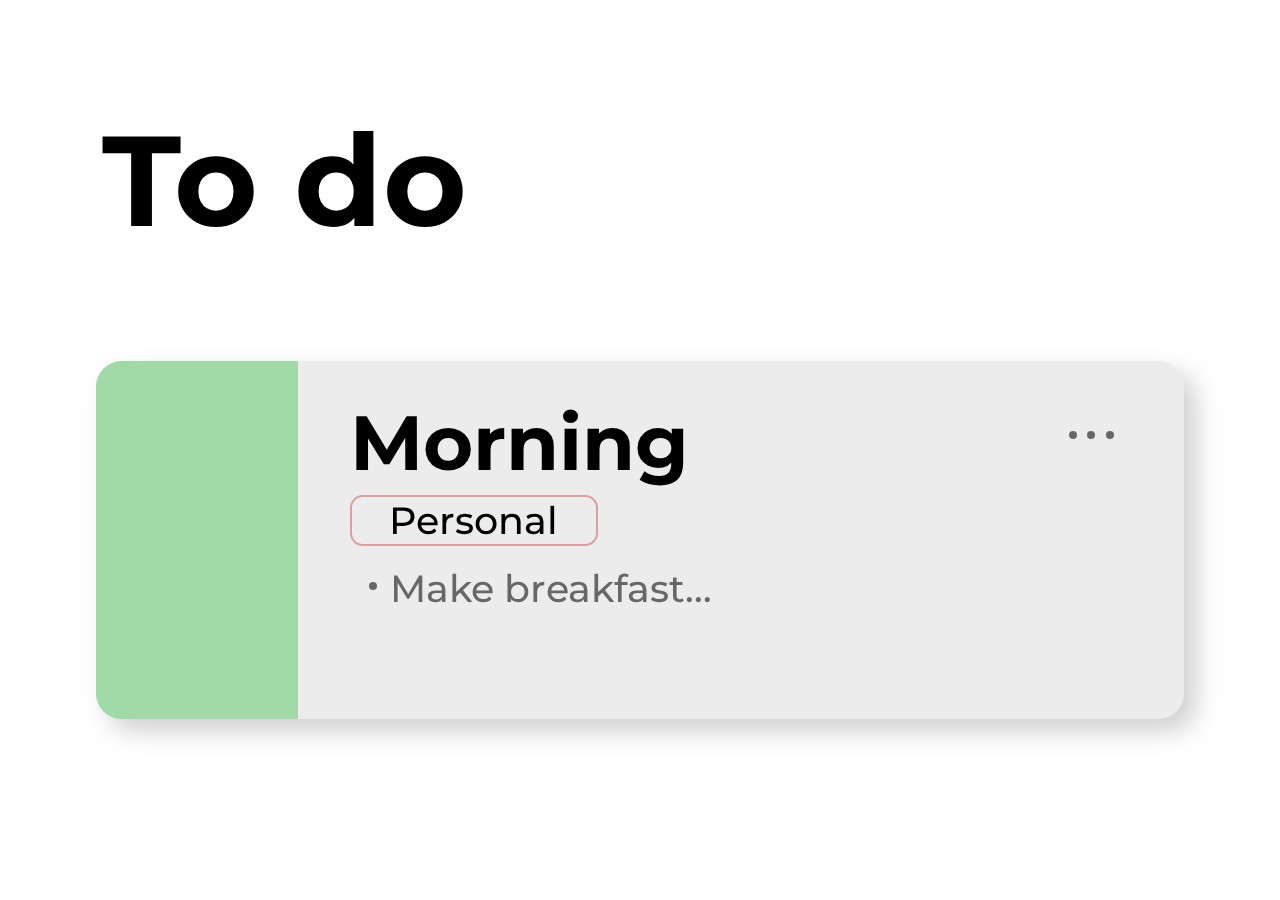
==== card.html @ 2a3a3e99 "first commit" ====
<!DOCTYPE html>
<html lang="en">
  <head>
    <meta charset="UTF-8" />
    <meta name="viewport" content="width=device-width, initial-scale=1.0" />
    <title>To Do</title>
    <link rel="preconnect" href="https://fonts.googleapis.com" />
    <link rel="preconnect" href="https://fonts.gstatic.com" crossorigin />
    <link
      href="https://fonts.googleapis.com/css2?family=Montserrat:ital,wght@0,100..900;1,100..900&display=swap"
      rel="stylesheet"
    />
    <link rel="stylesheet" href="ASSETS/CSS/card.css" />
    <script src="ASSETS/JS/app.js" defer></script>
  </head>
  <body>
    <header>
      <h1>To do</h1>
    </header>

    <section>
      <figure>
        <span id="label"></span>
        <figcaption>
          <div>
            <hgroup>
              <h1>Morning</h1>
              <h3>Personal</h3>
            </hgroup>
            <hgroup id="bullet-group">
              <span id="bullet"></span>
              <h4>Make breakfast...</h4>
            </hgroup>
          </div>
          <div id="options">
            <span></span>
            <span></span>
            <span></span>
          </div>
        </figcaption>
      </figure>
      <section>
        <div></div>
      </section>
    </section>
  </body>
</html>
---- ASSETS/CSS/card.css ----
* {
    margin: 0;
    padding: 0;
    box-sizing: border-box;
    font-family: 'Montserrat', sans-serif;
}

/*#region Root*/

:root{
    /* SITE COLORS */

    --primary-color: #FFFFFF;
    --secondary-color: #ECECEC;
    --text-color: #000000;
    --color-grey: #707070;
    --accent-color: #A0B0DA;
    --accent-grad: #C1F0FF;
    --call-to-action: #A0DAA6;

    /* LABEL COLORS */

    --color-green: #A0DAA6;
    --color-violet: #A1A0DA;
    --color-pink: #DAA0D1;
    --color-orange: #DAA0A0;
    --color-blue: #A0D3DA;
    --color-yellow: #DACDA0;
}
/*#endregion Root*/



/* #region Header */

header h1{
    margin-top: 8vw;
    margin-left: 8vw;
    font-size: 10vw;    
    font-weight: 700;
}

/*#endregion Header */

section{
    display: flex;
    justify-content: center;
    margin-top: 8vw;
}

/*#region Card*/
figure{
    display: flex;
    width: 85%;
    filter: drop-shadow(1vw 1vw 1vw #00000030);
}

#label{
    background-color:#A0DAA6;
    height: 28vw;
    width: 16vw;
    border-top-left-radius: 2vw;
    border-bottom-left-radius: 2vw;
}

figcaption{
    background-color: var(--secondary-color);
    display: flex;
    flex-direction: row;
    justify-content: center;
    width: 70vw;
    border-top-right-radius: 2vw;
    border-bottom-right-radius: 2vw;
}

figcaption div{
    height: 80%;
    width: 80%;
    margin-left: 4vw;
    display: flex;
    flex-direction: column;
    justify-content: center;

}

hgroup{


}

hgroup h1{
font-size: 6vw;
font-weight: 700;
}

hgroup h3{
    display: flex;
    justify-content: center;
    align-items: center;
    border-style: solid;
    border-width: 2px;
    border-color: var(--color-orange);
    border-radius: 1vw;
    font-size: 3vw;
    font-weight: 500;
    width: 65%;
    margin-top: 0.5vw;
}

#bullet-group{
    display: flex;
    flex-direction: row;
    align-items: center;
    justify-content: center;

}

#bullet{
    display: flex;
    width: 8px;
    height: 8px;
    border-radius: 100vw;
    margin-top: 1vw;
    margin-right: 1vw;
    background-color: #00000090;
}

figcaption div hgroup h4{
    margin-top: 1.5vw;
    font-size: 3vw;
    font-weight: 500;
    color: #00000090;
}

#options{
    margin: 0;
    margin-top: 5.5vw;
    margin-right: 5.5vw;
    display: flex;
    flex-direction: row;
    justify-content: end;
    gap: 0.8vw;
}

#options span{
    background-color: #00000090;
    width: 8px;
    height: 8px;
    border-radius: 20vw;
}

/*#endregion Card*/
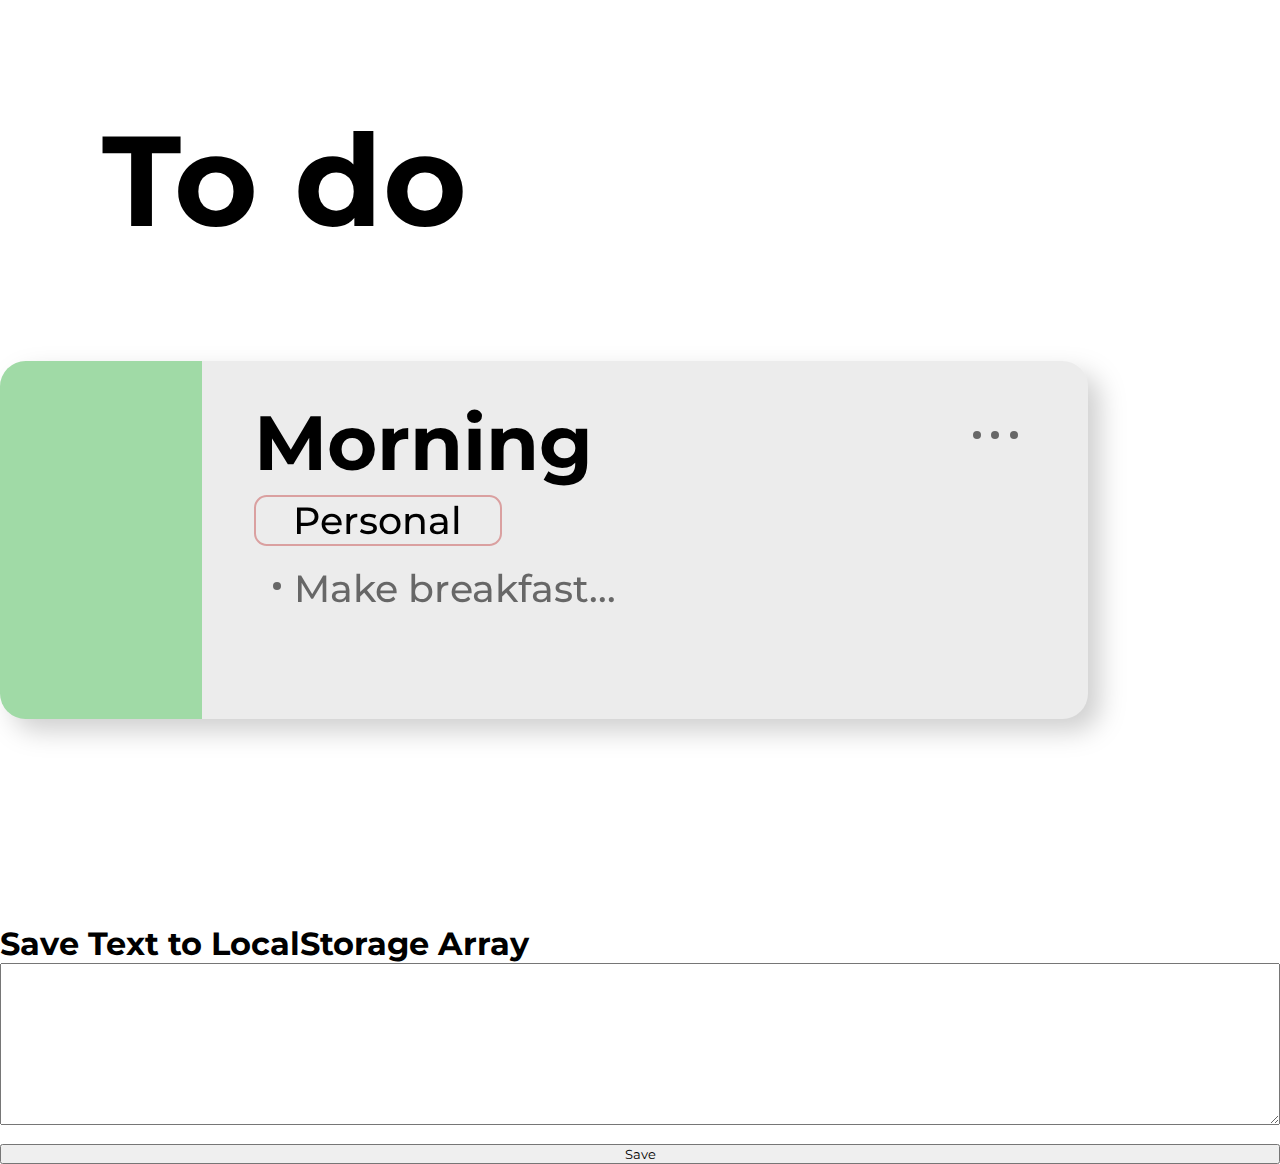
==== commit 2dc82052: "Big Test" ====
--- a/card.html
+++ b/card.html
@@ -18,7 +18,7 @@
       <h1>To do</h1>
     </header>
 
-    <section>
+    <section id="list-section">
       <figure>
         <span id="label"></span>
         <figcaption>
@@ -39,9 +39,15 @@
           </div>
         </figcaption>
       </figure>
+    <section>
       <section>
-        <div></div>
+        <h1>Save Text to LocalStorage Array</h1>
+  
+        <textarea id="myTextarea" rows="10" cols="30"></textarea>
+        <br />
+        <button id="saveButton">Save</button>
+    
+        <ul id="entriesList"></ul>
       </section>
-    </section>
   </body>
 </html>
--- a/ASSETS/CSS/card.css
+++ b/ASSETS/CSS/card.css
@@ -44,6 +44,7 @@
 
 section{
     display: flex;
+    flex-direction: column;
     justify-content: center;
     margin-top: 8vw;
 }
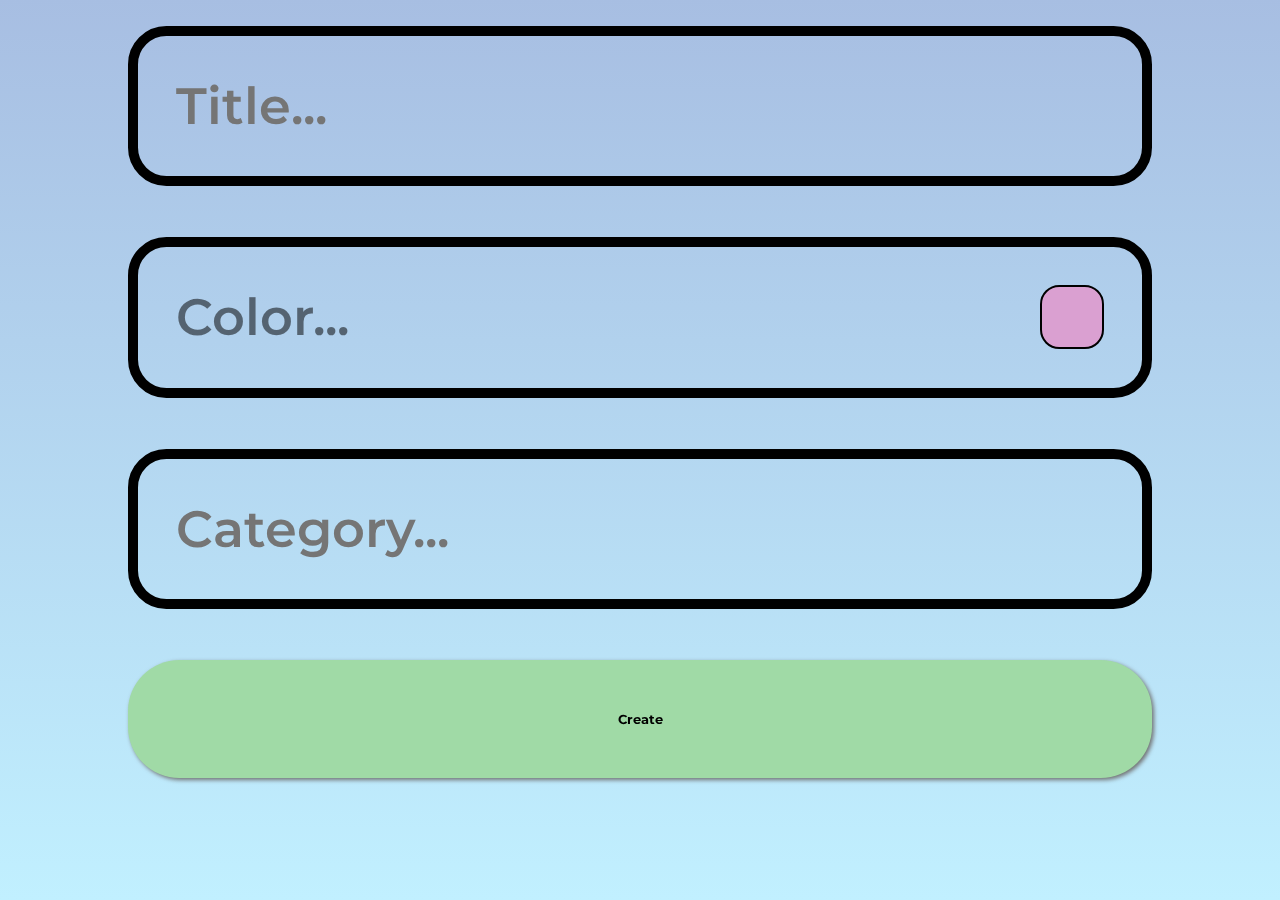
==== commit 97507e3e: "Fixed a few issues" ====
--- a/card.html
+++ b/card.html
@@ -16,38 +16,76 @@
   <body>
     <header>
       <h1>To do</h1>
+      <hr />
     </header>
 
-    <section id="list-section">
-      <figure>
-        <span id="label"></span>
-        <figcaption>
-          <div>
-            <hgroup>
-              <h1>Morning</h1>
-              <h3>Personal</h3>
-            </hgroup>
-            <hgroup id="bullet-group">
-              <span id="bullet"></span>
-              <h4>Make breakfast...</h4>
-            </hgroup>
-          </div>
-          <div id="options">
-            <span></span>
-            <span></span>
-            <span></span>
-          </div>
-        </figcaption>
-      </figure>
-    <section>
-      <section>
-        <h1>Save Text to LocalStorage Array</h1>
-  
-        <textarea id="myTextarea" rows="10" cols="30"></textarea>
-        <br />
-        <button id="saveButton">Save</button>
-    
+    <!-- Main Content -->
+    <section id="list-section"></section>
+
+    <!-- Menu Button -->
+    <div id="menuButton">
+      <div>
+        <svg
+          width="32"
+          height="32"
+          viewBox="0 0 32 32"
+          fill="none"
+          xmlns="http://www.w3.org/2000/svg"
+        >
+          <path
+            fill-rule="evenodd"
+            clip-rule="evenodd"
+            d="M16 0C14.3431 0 13 1.34315 13 3V13H3C1.34315 13 0 14.3431 0 16C0 17.6569 1.34315 19 3 19H13V29C13 30.6569 14.3431 32 16 32C17.6569 32 19 30.6569 19 29V19H29C30.6569 19 32 17.6569 32 16C32 14.3431 30.6569 13 29 13H19V3C19 1.34315 17.6569 0 16 0Z"
+            fill="#454545"
+          />
+        </svg>
+      </div>
+    </div>
+
+    <!-- Create List Menu -->
+    <section id="listMenu" class="">
+      <div id="menuContainer">
+        <header>
+          <h1>Create list</h1>
+          <div id="closeMenuButton">X</div>
+        </header>
+        
+
+
+        <input
+          id="myTextarea"
+          type="text"  
+          placeholder="Title..."
+          autocomplete="off"
+        ></input>
+        <!-- COLOR PICKER BUTTON -->
+        <button id="colorPickerButton"> Color...
+          <span></span>
+        </button>
+        <!-- COLOR PICKER -->
+
+        <!-- <div id="colorPickerMenu">
+          <span onclick="callback('1')"></span>
+          <span onclick="callback('2')"></span>
+          <span onclick="callback('3')"></span>
+          <span onclick="callback('4')"></span>
+          <span onclick="callback('5')"></span>
+          <span onclick="callback('6')"></span>
+        </div> -->
+
+
+        <input 
+        id="category"
+        type="text"
+        placeholder="Category..."
+        autocomplete="off"
+        ></input>
+
+        
+        <button id="saveButton">Create</button>
+
         <ul id="entriesList"></ul>
-      </section>
+      </div>
+    </section>
   </body>
 </html>
--- a/ASSETS/CSS/card.css
+++ b/ASSETS/CSS/card.css
@@ -40,6 +40,13 @@
     font-weight: 700;
 }
 
+header hr{
+    display: flex;
+    justify-content: center;
+    align-items: center;
+    width: 70%;
+}
+
 /*#endregion Header */
 
 section{
@@ -50,8 +57,14 @@
 }
 
 /*#region Card*/
+#list-section{
+    display: flex;
+    align-items: center;
+}
+
 figure{
     display: flex;
+    margin-top: 6vw;
     width: 85%;
     filter: drop-shadow(1vw 1vw 1vw #00000030);
 }
@@ -150,4 +163,121 @@
     border-radius: 20vw;
 }
 
-/*#endregion Card*/+/*#endregion Card*/
+
+
+/*#region Menu*/
+#menuButton{
+    margin-top: 6vw;
+    display: flex;
+    justify-content: center;
+
+}
+
+#menuButton div{
+    display: flex;
+    justify-content: center;
+    align-items: center;
+    border-style: solid;
+    width: 12vw;
+    height: 12vw;
+    border-radius: 100%;
+    border-color: var(--call-to-action);
+    filter: drop-shadow(0.2vw 0.2vw 0.2vw var(--call-to-action));
+}
+
+#listMenu header{
+    display: flex;
+    flex-direction: row;
+    justify-content: space-between;
+}
+
+#listMenu header div{
+    display: flex;
+    justify-content: center;
+    align-items: center;
+}
+
+#listMenu{
+    position: absolute;
+    bottom: 0;
+    width: 100%;
+    height: 90vw;
+    background: -webkit-linear-gradient(-90deg, var(--accent-color), var(--accent-grad));
+    border-top-left-radius: 6vw;
+    border-top-right-radius: 6vw;
+}
+
+#menuContainer{
+    position: relative;
+    width: 80%;
+    transform: translateX(-50%);
+    left: 50%;
+    display: flex;
+    flex-direction: column;
+    margin-bottom: 8vw;
+}
+
+input{
+   
+    border-radius: 3vw;
+    border: 0.8vw solid var(--text-color);
+    padding: 3vw;
+    font-size: 4vw;
+    font-weight: 600;
+    background-color: #00000000;
+    margin-bottom: 4vw;
+}
+
+#colorPickerButton{
+    display: flex;
+    justify-content: space-between;
+    border-radius: 3vw;
+    border: 0.8vw solid var(--text-color);
+    padding: 3vw;
+    font-size: 4vw;
+    color: #00000085;
+    font-weight: 600;
+    background-color: #00000000;
+    margin-bottom: 4vw; 
+}
+
+#colorPickerButton span{
+    display: block;
+    width: 5vw;
+    height: 5vw;
+    background-color: var(--color-pink);
+    border: 2px solid var(--text-color);
+    border-radius: 1.5vw;
+}
+
+#colorPickerMenu {
+    display: flex;
+    
+
+}
+
+#colorPickerMenu span{
+    display: block;
+    width: 5vw;
+    height: 5vw;
+    background-color: var(--color-pink);
+    border: 2px solid var(--text-color);
+    border-radius: 1.5vw;
+}
+
+
+#saveButton{
+    font-weight: 700;
+    padding: 4vw;
+    border-radius: 4vw;
+    background-color: var(--call-to-action);
+    border-style: none;
+    filter: drop-shadow(2px 2px 2px var(--color-grey));
+}
+/*#endregion Menu */
+
+
+.hidden{
+    display: none !important;
+}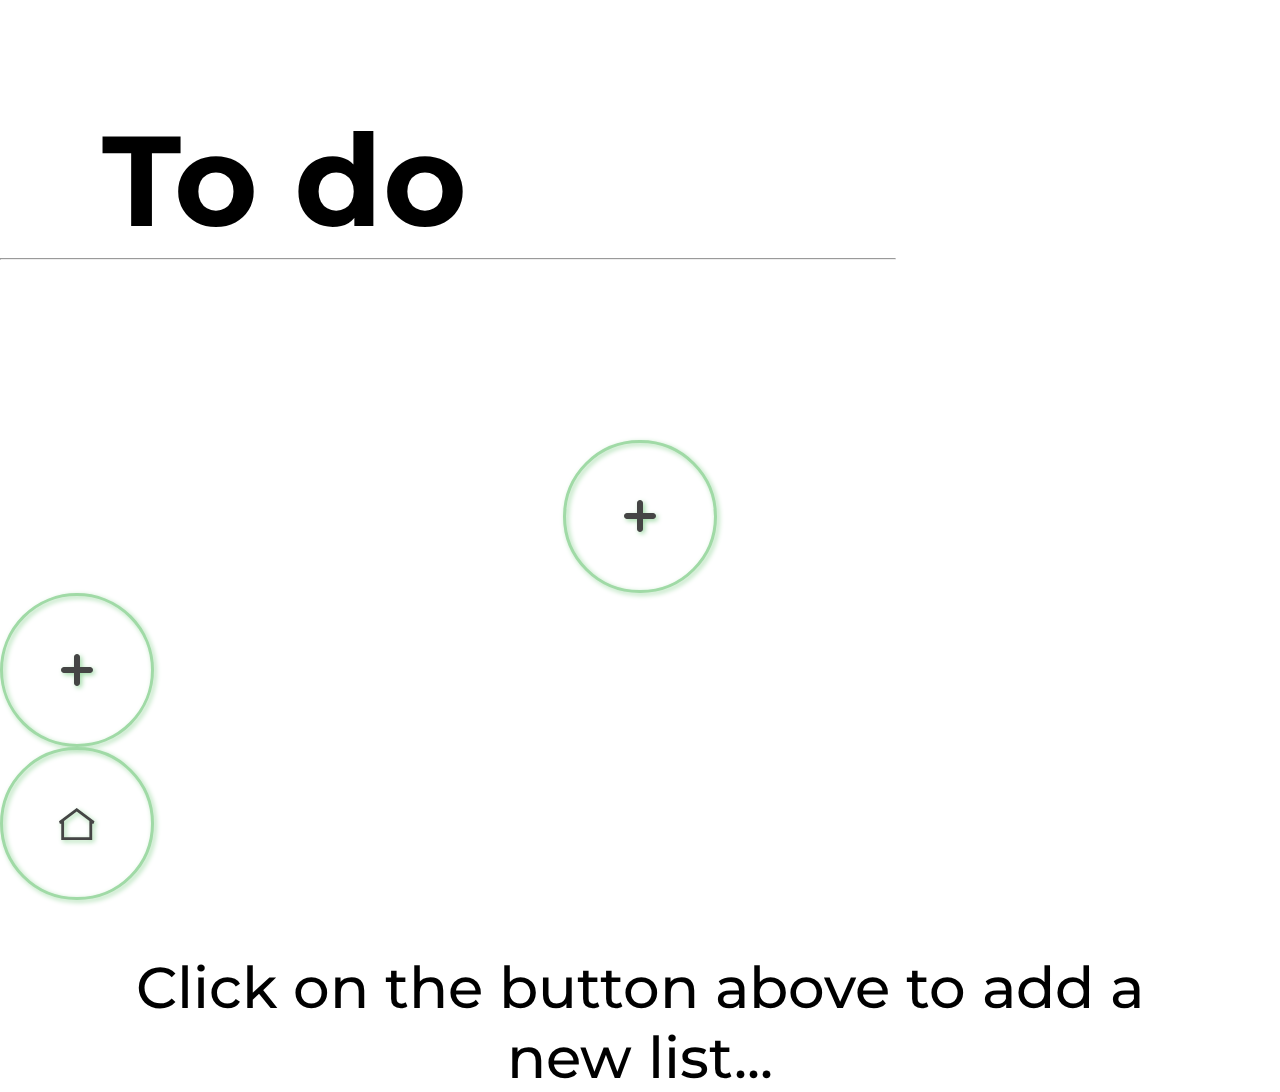
==== commit a30eeb9e: "updated everything" ====
--- a/card.html
+++ b/card.html
@@ -11,7 +11,7 @@
       rel="stylesheet"
     />
     <link rel="stylesheet" href="ASSETS/CSS/card.css" />
-    <script src="ASSETS/JS/app.js" defer></script>
+    <script src="ASSETS/JS/app2.js" defer></script>
   </head>
   <body>
     <header>
@@ -23,7 +23,8 @@
     <section id="list-section"></section>
 
     <!-- Menu Button -->
-    <div id="menuButton">
+     <!-- BUTTON THAT OPENS THE MENU -->
+    <div id="menuButton" class="button">
       <div>
         <svg
           width="32"
@@ -42,18 +43,48 @@
       </div>
     </div>
 
+    <!-- ITEM MENU BUTTON -->
+    <div id="itemMenuButton" class="button">
+      <div>
+        <svg
+          width="32"
+          height="32"
+          viewBox="0 0 32 32"
+          fill="none"
+          xmlns="http://www.w3.org/2000/svg"
+        >
+          <path
+            fill-rule="evenodd"
+            clip-rule="evenodd"
+            d="M16 0C14.3431 0 13 1.34315 13 3V13H3C1.34315 13 0 14.3431 0 16C0 17.6569 1.34315 19 3 19H13V29C13 30.6569 14.3431 32 16 32C17.6569 32 19 30.6569 19 29V19H29C30.6569 19 32 17.6569 32 16C32 14.3431 30.6569 13 29 13H19V3C19 1.34315 17.6569 0 16 0Z"
+            fill="#454545"
+          />
+        </svg>
+      </div>
+    </div>
+
+    <div id="homeButton" class="button">
+      <div>
+        <svg width="36" height="32" viewBox="0 0 36 32" fill="none" xmlns="http://www.w3.org/2000/svg">
+          <path fill-rule="evenodd" clip-rule="evenodd" d="M17.7187 0L35.4376 13.2891L34.5938 15.8203H33.1874V31.9922H2.25V15.8203H0.84375L0 13.2891L17.7187 0ZM5.0625 13.0078V29.1797H30.3749V13.0078L17.7187 3.51562L5.0625 13.0078Z" fill="#454545"/>
+          </svg>
+      </div>
+    </div>
+    <!-- Tutorial container -->
+     <div id="tutorialContainer"></div>
+   
+
     <!-- Create List Menu -->
-    <section id="listMenu" class="">
+    <section id="listMenu" class="hidden">
       <div id="menuContainer">
         <header>
-          <h1>Create list</h1>
           <div id="closeMenuButton">X</div>
         </header>
         
 
 
         <input
-          id="myTextarea"
+          id="myTitleInput"
           type="text"  
           placeholder="Title..."
           autocomplete="off"
@@ -75,7 +106,7 @@
 
 
         <input 
-        id="category"
+        id="myCategoryInput"
         type="text"
         placeholder="Category..."
         autocomplete="off"
@@ -87,5 +118,27 @@
         <ul id="entriesList"></ul>
       </div>
     </section>
+
+    <!-- Create Item Menu -->
+    <section id="itemMenu" class="hidden">
+      <div id="ItemMenuContainer">
+        <header>
+          <div id="closeItemMenuButton">X</div>
+        </header>
+        
+
+
+        <input
+          id="myItemTitleInput"
+          type="text"  
+          placeholder="Title..."
+          autocomplete="off"
+        ></input>
+
+        <button id="saveItemButton">Create</button>
+
+        <ul id="entriesList"></ul>
+      </div>
+    </section>
   </body>
 </html>
--- a/ASSETS/CSS/card.css
+++ b/ASSETS/CSS/card.css
@@ -146,7 +146,7 @@
     color: #00000090;
 }
 
-#options{
+#delete{
     margin: 0;
     margin-top: 5.5vw;
     margin-right: 5.5vw;
@@ -156,7 +156,7 @@
     gap: 0.8vw;
 }
 
-#options span{
+#delete span{
     background-color: #00000090;
     width: 8px;
     height: 8px;
@@ -165,8 +165,8 @@
 
 /*#endregion Card*/
 
-
-/*#region Menu*/
+/*#region Menu Button*/
+
 #menuButton{
     margin-top: 6vw;
     display: flex;
@@ -174,7 +174,45 @@
 
 }
 
-#menuButton div{
+/*#endregion Menu Button*/
+
+/*#region Home Button*/
+#homebutton{
+  
+}
+/*#endregion Home Button*/
+
+/*#region Tutorial*/
+
+#tutorialContainer{
+    position: absolute;
+    transform: translateX(-50%);
+    left: 50%;
+    width: 80%;
+    margin-top: 4vw;
+    text-align: center;
+    font-size: 3vw;
+    
+}
+
+#tutorialContainer h2{
+    font-weight: 500;
+}
+
+/*#endregion Tutorial*/
+
+/*#region Menu*/
+
+
+#closeMenuButton{
+    position: absolute;
+    right: -4vw;
+    top: -8vw;
+    font-size: 6vw;
+    cursor: pointer;
+}
+
+.button div{
     display: flex;
     justify-content: center;
     align-items: center;
@@ -240,6 +278,7 @@
     font-weight: 600;
     background-color: #00000000;
     margin-bottom: 4vw; 
+    cursor: pointer;
 }
 
 #colorPickerButton span{
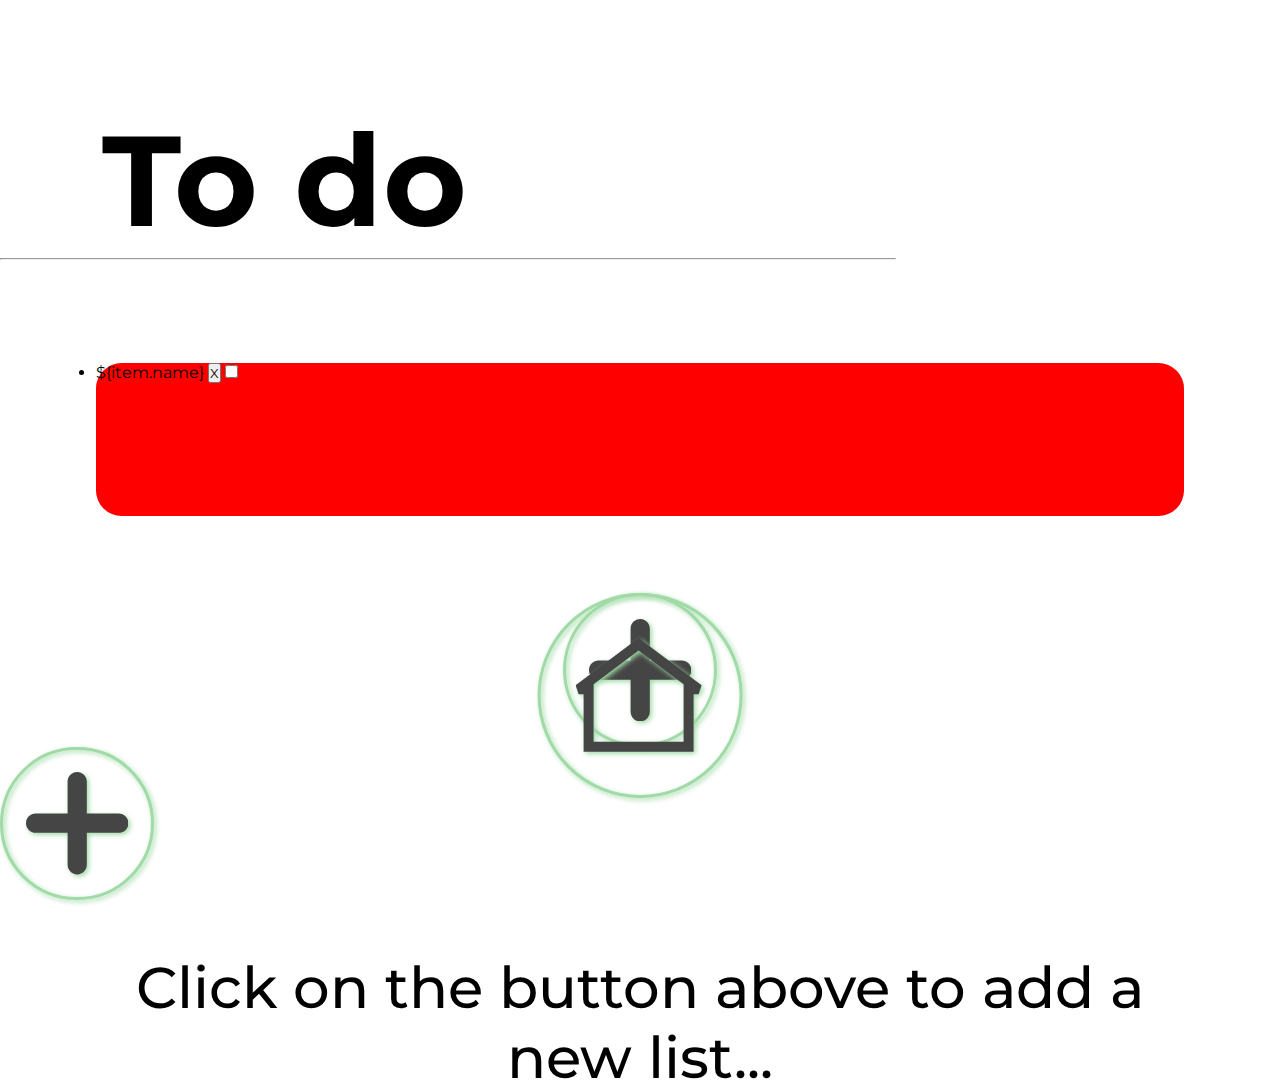
==== commit 0c41bc54: "css commit" ====
--- a/card.html
+++ b/card.html
@@ -20,7 +20,17 @@
     </header>
 
     <!-- Main Content -->
-    <section id="list-section"></section>
+    <section id="list-section">
+      <div id="item-container">
+        <ul>
+          <li>
+            <label for="checkbox-${index}">${item.name}</label>
+            <button onclick="deleteItem(${myList.index}, ${index})">X</button> <!-- Delete button -->
+            <input type="checkbox" id="checkbox-${index}" ${checked} onclick="toggleItemStatus(${myList.index}, ${index})">
+          </li>
+        </ul>
+      </div>
+    </section>
 
     <!-- Menu Button -->
      <!-- BUTTON THAT OPENS THE MENU -->
--- a/ASSETS/CSS/card.css
+++ b/ASSETS/CSS/card.css
@@ -3,7 +3,15 @@
     padding: 0;
     box-sizing: border-box;
     font-family: 'Montserrat', sans-serif;
-}
+    
+}
+
+html {
+    height: 100%;
+  }
+  body {
+    min-height: 100%;
+  }
 
 /*#region Root*/
 
@@ -171,15 +179,37 @@
     margin-top: 6vw;
     display: flex;
     justify-content: center;
-
+    
 }
 
 /*#endregion Menu Button*/
 
 /*#region Home Button*/
-#homebutton{
-  
-}
+#homeButton{
+    position: absolute;
+    bottom: 8vw;
+    left: 50%;
+    transform: translateX(-50%);
+
+}
+
+
+
+#homeButton div{
+    position: relative;
+    border-style: solid;
+    width: 16vw;
+    height: 16vw;
+    border-radius: 100%;
+    border-color: var(--call-to-action);
+    filter: drop-shadow(0.2vw 0.2vw 0.2vw var(--call-to-action));
+}
+
+#homeButton div svg{
+    width: 10vw;
+    height: 10vw;
+}
+
 /*#endregion Home Button*/
 
 /*#region Tutorial*/
@@ -222,6 +252,11 @@
     border-radius: 100%;
     border-color: var(--call-to-action);
     filter: drop-shadow(0.2vw 0.2vw 0.2vw var(--call-to-action));
+}
+
+.button div svg{
+    width: 8vw;
+    height: 8vw;
 }
 
 #listMenu header{
@@ -316,6 +351,26 @@
 }
 /*#endregion Menu */
 
+/*#region item*/
+
+#item-container{
+    display: flex;
+    background-color: red;
+    width: 85%;
+    height: 12vw;
+    border-radius: 2vw;
+}
+#item-container ul{
+ 
+}
+
+#item-container ul li{
+
+}
+
+
+/*#endregion item*/
+
 
 .hidden{
     display: none !important;
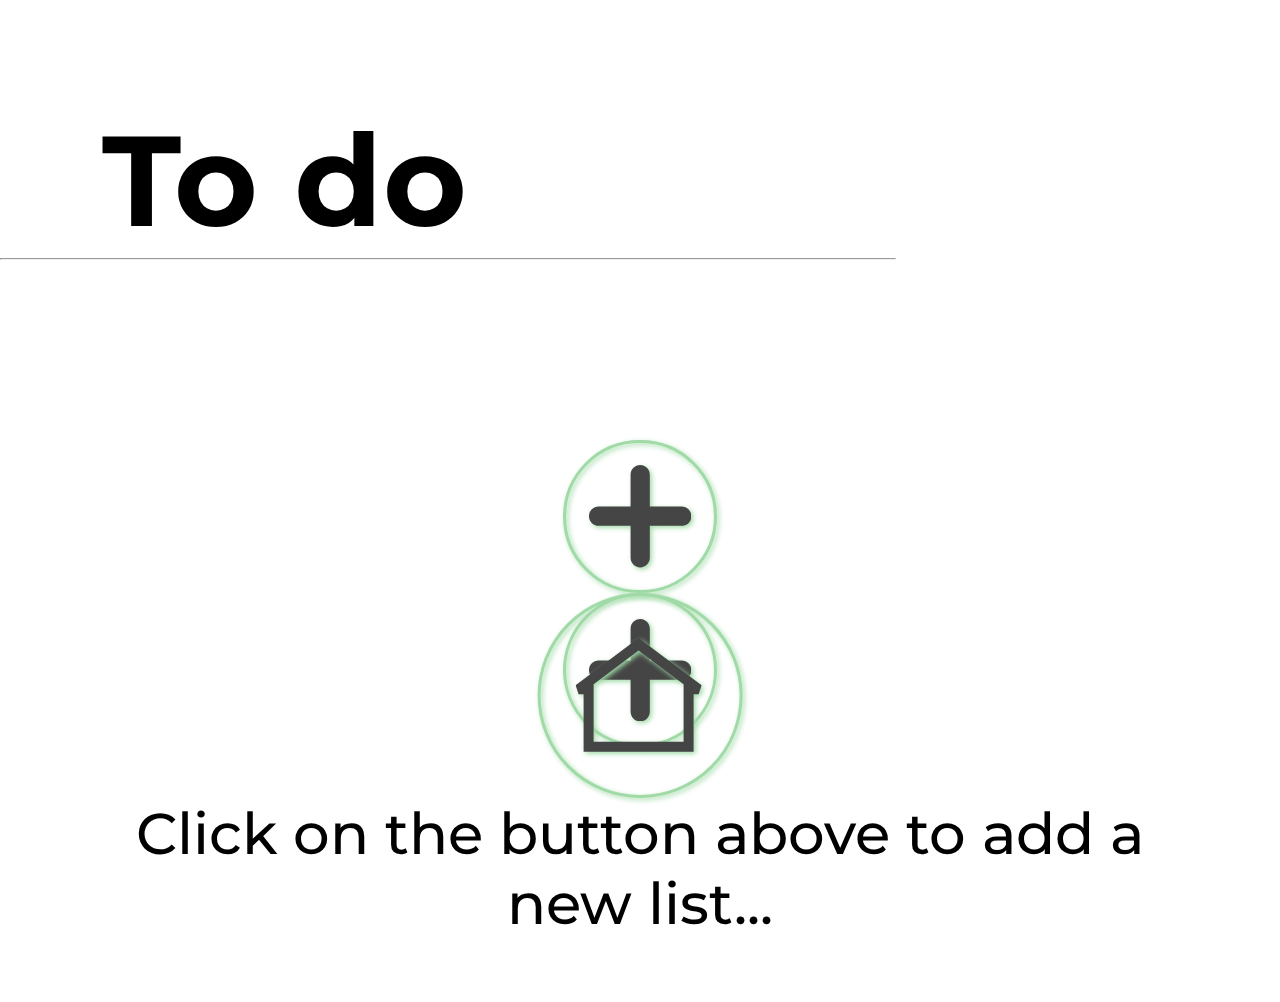
==== commit bda61fc0: "commit" ====
--- a/card.html
+++ b/card.html
@@ -21,15 +21,7 @@
 
     <!-- Main Content -->
     <section id="list-section">
-      <div id="item-container">
-        <ul>
-          <li>
-            <label for="checkbox-${index}">${item.name}</label>
-            <button onclick="deleteItem(${myList.index}, ${index})">X</button> <!-- Delete button -->
-            <input type="checkbox" id="checkbox-${index}" ${checked} onclick="toggleItemStatus(${myList.index}, ${index})">
-          </li>
-        </ul>
-      </div>
+
     </section>
 
     <!-- Menu Button -->
--- a/ASSETS/CSS/card.css
+++ b/ASSETS/CSS/card.css
@@ -182,7 +182,23 @@
     
 }
 
+#itemM  enuButton{
+    margin-top: 6vw;
+    display: flex;
+    justify-content: center;
+    
+}
+
 /*#endregion Menu Button*/
+
+
+/*#region item menu button*/
+
+#itemMenuButton{
+    margin-top: ;
+    display: flex;
+    justify-content: center;
+}
 
 /*#region Home Button*/
 #homeButton{
@@ -351,22 +367,51 @@
 }
 /*#endregion Menu */
 
+
+
 /*#region item*/
 
+#item-list{
+    display: flex;
+    flex-direction: column;
+    align-items: center;
+    width: 100%;
+}
+
 #item-container{
     display: flex;
-    background-color: red;
+    background: -webkit-linear-gradient(-90deg, var(--color-green), #d7f5da);
+    margin-top: 6vw;
     width: 85%;
     height: 12vw;
     border-radius: 2vw;
 }
 #item-container ul{
- 
+    display: flex;
+    align-items: center;
+    justify-content: center;
 }
 
 #item-container ul li{
-
-}
+    list-style: none;
+    display: flex;
+    align-items: center;
+    justify-content: center;
+}
+
+#item-container ul li input{
+display: flex;
+justify-content: center;
+align-items: center;
+}
+
+
+
+#item-container ul li .checkboxclass {
+    margin-left: auto; /* Pushes the checkbox to the far right */
+    display: flex;
+    align-items: center; /* Centers the checkbox vertically */
+  }
 
 
 /*#endregion item*/
